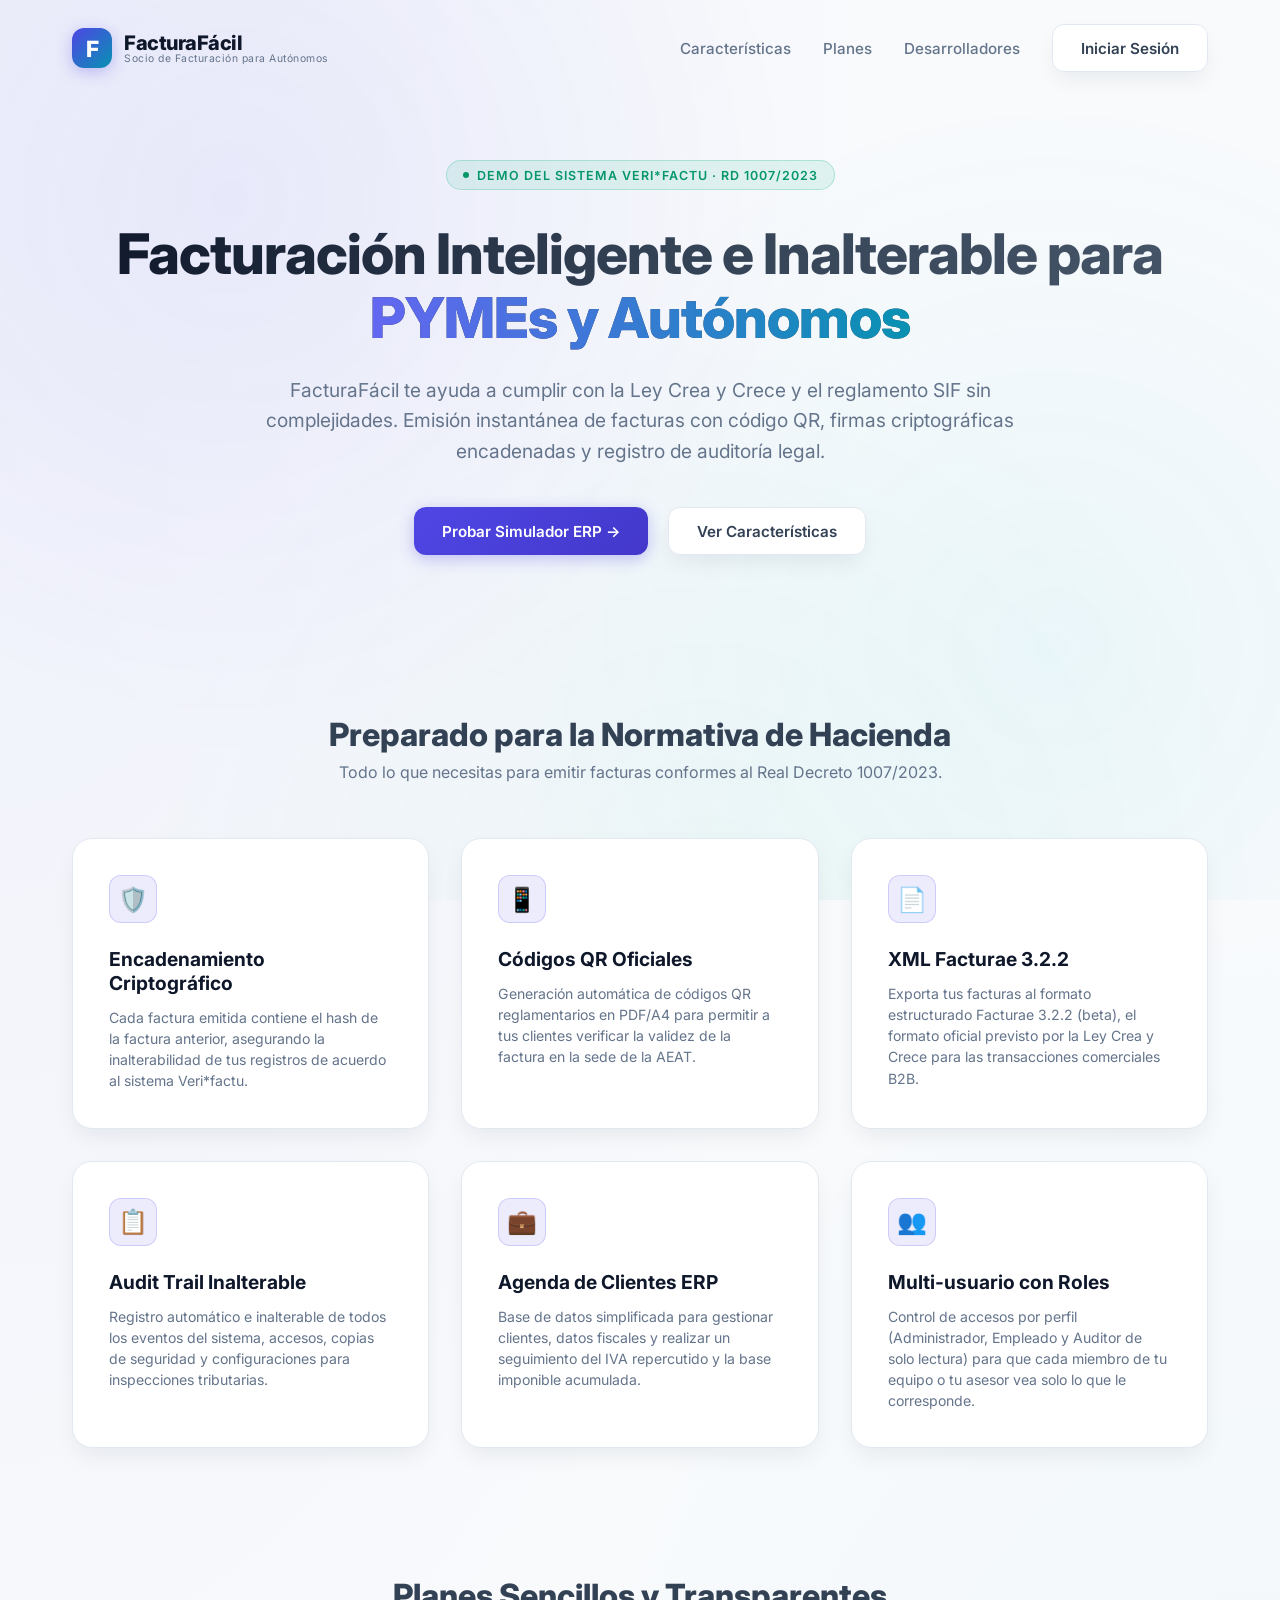
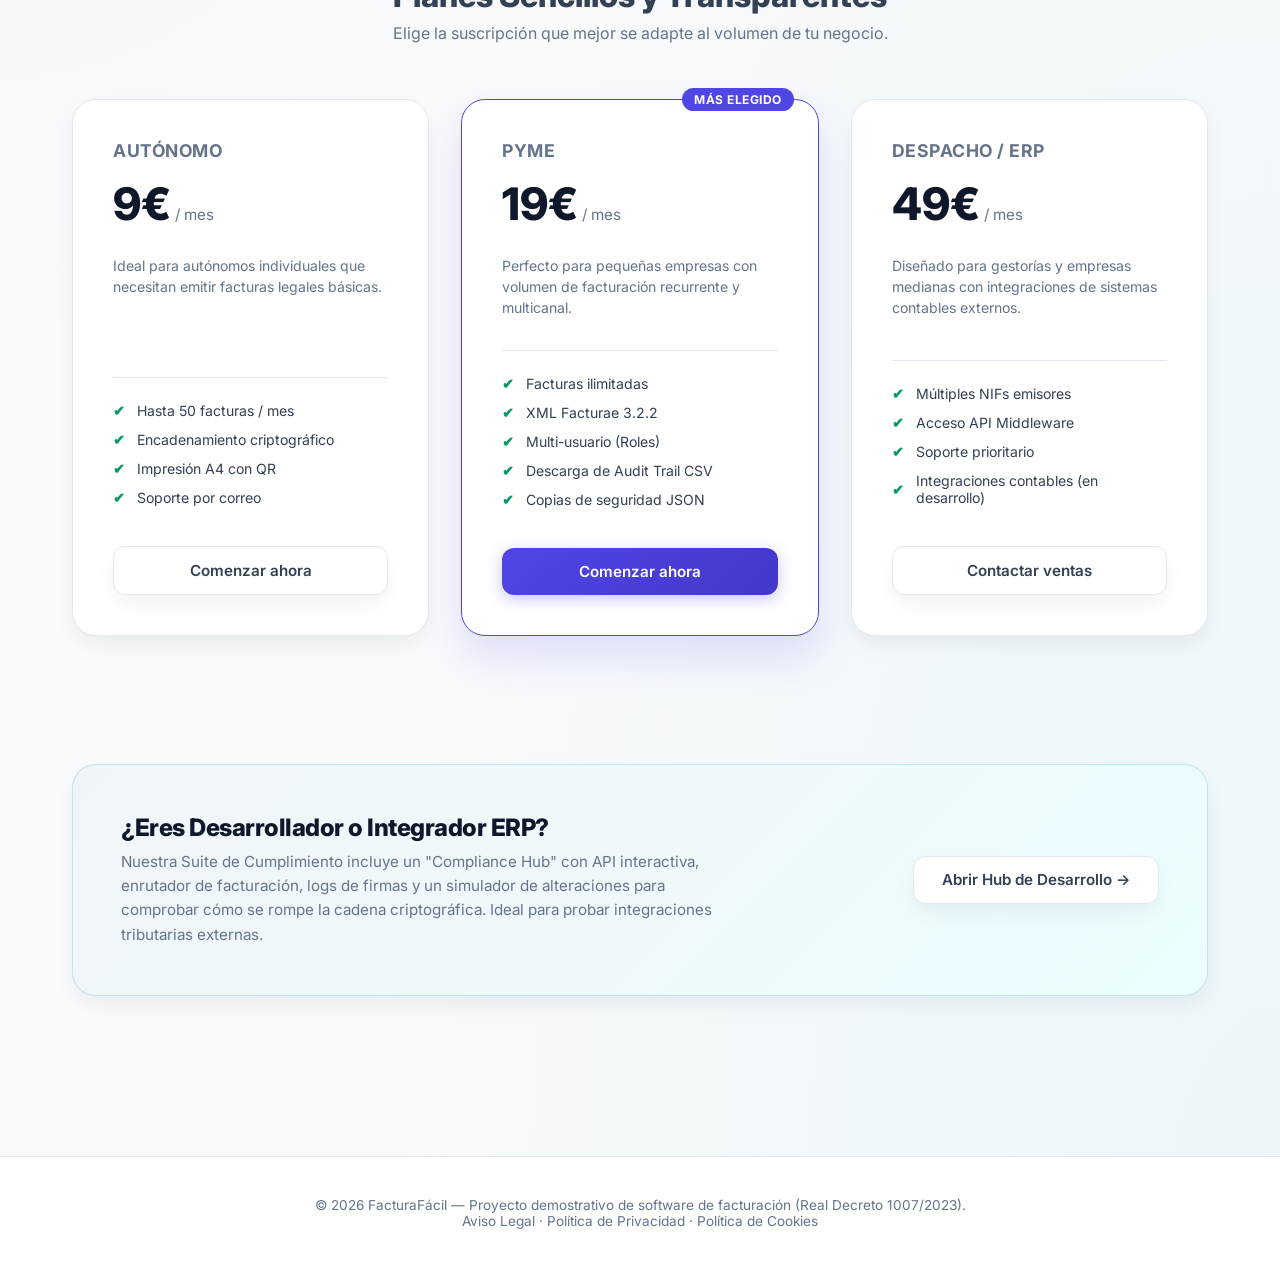
==== index.html @ 76d4358e "FacturaFácil v1.1 — demo comercial VeriFactu - Datos de demostración 100% sintéticos (cumplimiento R" ====
<!DOCTYPE html>
<html lang="es">
<head>
    <meta charset="UTF-8">
    <meta name="viewport" content="width=device-width, initial-scale=1.0">
    <title>FacturaFácil - Facturación Veri*factu Inteligente para PYMEs y Autónomos</title>
    <!-- Google Fonts: Inter -->
    <link rel="preconnect" href="https://fonts.googleapis.com">
    <link rel="preconnect" href="https://fonts.gstatic.com" crossorigin>
    <link href="https://fonts.googleapis.com/css2?family=Inter:wght@300;400;500;600;700;800&display=swap" rel="stylesheet">
    <style>
        :root {
            --bg-color: #f8fafc;
            --panel-bg: #ffffff;
            --border-color: #e2e8f0;
            --text-color: #334155;
            --text-muted: #64748b;
            --dark-slate: #0f172a;
            --primary: #4f46e5;
            --primary-light: #6366f1;
            --primary-glow: rgba(79, 70, 229, 0.15);
            --accent-cyan: #0891b2;
            --accent-teal: #059669;
            --accent-orange: #d97706;
            --glass-shadow: 0 10px 25px -5px rgba(15, 23, 42, 0.08);
        }

        * {
            margin: 0;
            padding: 0;
            box-sizing: border-box;
            font-family: 'Inter', sans-serif;
            scroll-behavior: smooth;
        }

        body {
            background-color: var(--bg-color);
            background-image:
                radial-gradient(at 0% 0%, rgba(79, 70, 229, 0.05) 0px, transparent 50%),
                radial-gradient(at 100% 100%, rgba(6, 182, 212, 0.05) 0px, transparent 50%);
            color: var(--text-color);
            min-height: 100vh;
            display: flex;
            flex-direction: column;
            overflow-x: hidden;
            justify-content: space-between;
        }

        /* Navigation Header */
        nav {
            max-width: 1200px;
            width: 100%;
            margin: 0 auto;
            padding: 1.5rem 2rem;
            display: flex;
            justify-content: space-between;
            align-items: center;
            z-index: 10;
        }

        .logo-area {
            display: flex;
            align-items: center;
            gap: 0.75rem;
            text-decoration: none;
            color: var(--dark-slate);
        }

        .logo-icon {
            width: 40px;
            height: 40px;
            background: linear-gradient(135deg, var(--primary), var(--accent-cyan));
            border-radius: 12px;
            display: flex;
            align-items: center;
            justify-content: center;
            font-weight: 800;
            font-size: 1.4rem;
            color: white;
            box-shadow: 0 4px 15px rgba(79, 70, 229, 0.3);
        }

        .logo-text h1 {
            font-size: 1.25rem;
            font-weight: 800;
            letter-spacing: -0.5px;
        }

        .logo-text span {
            font-size: 0.65rem;
            color: var(--text-muted);
            letter-spacing: 0.5px;
            display: block;
            margin-top: -3px;
        }

        .nav-links {
            display: flex;
            gap: 2rem;
            align-items: center;
            list-style: none;
        }

        .nav-link {
            color: var(--text-muted);
            text-decoration: none;
            font-size: 0.95rem;
            font-weight: 500;
            transition: color 0.2s;
        }

        .nav-link:hover {
            color: var(--primary);
        }

        .btn-sm {
            padding: 0.6rem 1.2rem;
            font-size: 0.88rem;
            border-radius: 10px;
        }

        /* Hero Section */
        .hero {
            max-width: 1200px;
            width: 100%;
            margin: 4rem auto 2rem auto;
            padding: 0 2rem;
            text-align: center;
            z-index: 5;
        }

        .compliance-badge {
            background: rgba(16, 185, 129, 0.1);
            color: var(--accent-teal);
            border: 1px solid rgba(16, 185, 129, 0.25);
            padding: 0.4rem 1rem;
            border-radius: 99px;
            font-size: 0.78rem;
            font-weight: 600;
            letter-spacing: 1px;
            display: inline-flex;
            align-items: center;
            gap: 0.5rem;
            margin-bottom: 2rem;
            text-transform: uppercase;
        }

        .compliance-badge::before {
            content: '';
            width: 6px;
            height: 6px;
            background-color: var(--accent-teal);
            border-radius: 50%;
            display: inline-block;
        }

        .hero h2 {
            font-size: 3.5rem;
            font-weight: 800;
            line-height: 1.15;
            letter-spacing: -1px;
            margin-bottom: 1.5rem;
            background: linear-gradient(to right, #0f172a, #334155, #475569);
            -webkit-background-clip: text;
            -webkit-text-fill-color: transparent;
        }

        .hero h2 span {
            background: linear-gradient(to right, var(--primary-light), var(--accent-cyan));
            -webkit-background-clip: text;
            -webkit-text-fill-color: transparent;
        }

        .hero p {
            font-size: 1.2rem;
            color: var(--text-muted);
            max-width: 780px;
            margin: 0 auto 2.5rem auto;
            line-height: 1.6;
        }

        .hero-ctas {
            display: flex;
            justify-content: center;
            gap: 1.25rem;
            margin-bottom: 4rem;
        }

        /* Features Section */
        .features-section {
            max-width: 1200px;
            width: 100%;
            margin: 4rem auto;
            padding: 0 2rem;
        }

        .section-header {
            text-align: center;
            margin-bottom: 3.5rem;
        }

        .section-header h3 {
            font-size: 2rem;
            font-weight: 800;
            margin-bottom: 0.5rem;
        }

        .section-header p {
            color: var(--text-muted);
            font-size: 1rem;
        }

        .features-grid {
            display: grid;
            grid-template-columns: repeat(3, 1fr);
            gap: 2rem;
        }

        @media (max-width: 900px) {
            .features-grid {
                grid-template-columns: repeat(2, 1fr);
            }
            .hero h2 {
                font-size: 2.8rem;
            }
        }

        @media (max-width: 600px) {
            .features-grid {
                grid-template-columns: 1fr;
            }
            .hero-ctas {
                flex-direction: column;
                align-items: center;
            }
            .hero-ctas .btn {
                width: 100%;
                max-width: 320px;
            }
        }

        .feature-card {
            background: var(--panel-bg);
            border: 1px solid var(--border-color);
            border-radius: 20px;
            padding: 2.25rem;
            box-shadow: var(--glass-shadow);
            backdrop-filter: blur(10px);
            -webkit-backdrop-filter: blur(10px);
            transition: all 0.3s;
        }

        .feature-card:hover {
            transform: translateY(-5px);
            border-color: rgba(99, 102, 241, 0.3);
            box-shadow: 0 20px 30px rgba(79, 70, 229, 0.1);
        }

        .feature-icon-wrapper {
            width: 48px;
            height: 48px;
            border-radius: 12px;
            background: rgba(79, 70, 229, 0.1);
            color: var(--primary-light);
            display: flex;
            align-items: center;
            justify-content: center;
            font-size: 1.5rem;
            margin-bottom: 1.5rem;
            border: 1px solid rgba(79, 70, 229, 0.2);
        }

        .feature-card h4 {
            font-size: 1.2rem;
            font-weight: 700;
            margin-bottom: 0.75rem;
            color: var(--dark-slate);
        }

        .feature-card p {
            color: var(--text-muted);
            font-size: 0.88rem;
            line-height: 1.5;
        }

        /* Pricing Section */
        .pricing-section {
            max-width: 1200px;
            width: 100%;
            margin: 4rem auto;
            padding: 0 2rem;
        }

        .pricing-grid {
            display: grid;
            grid-template-columns: repeat(3, 1fr);
            gap: 2rem;
            align-items: stretch;
        }

        @media (max-width: 900px) {
            .pricing-grid {
                grid-template-columns: 1fr;
                max-width: 500px;
                margin: 0 auto;
            }
        }

        .pricing-card {
            background: var(--panel-bg);
            border: 1px solid var(--border-color);
            border-radius: 24px;
            padding: 2.5rem;
            box-shadow: var(--glass-shadow);
            backdrop-filter: blur(10px);
            -webkit-backdrop-filter: blur(10px);
            display: flex;
            flex-direction: column;
            justify-content: space-between;
            transition: all 0.3s;
            position: relative;
        }

        .pricing-card.popular {
            border-color: var(--primary);
            box-shadow: 0 20px 40px rgba(79, 70, 229, 0.15);
        }

        .pricing-card.popular::before {
            content: 'Más Elegido';
            position: absolute;
            top: -12px;
            right: 24px;
            background: var(--primary);
            color: white;
            padding: 0.25rem 0.75rem;
            font-size: 0.75rem;
            font-weight: 700;
            border-radius: 99px;
            text-transform: uppercase;
            letter-spacing: 0.5px;
        }

        .pricing-header h5 {
            font-size: 1.1rem;
            font-weight: 700;
            color: var(--text-muted);
            margin-bottom: 1rem;
            text-transform: uppercase;
            letter-spacing: 0.5px;
        }

        .pricing-price {
            display: flex;
            align-items: baseline;
            gap: 0.25rem;
            margin-bottom: 1.5rem;
        }

        .pricing-price .amount {
            font-size: 2.8rem;
            font-weight: 800;
            color: var(--dark-slate);
        }

        .pricing-price .period {
            color: var(--text-muted);
            font-size: 0.95rem;
        }

        .pricing-card p {
            color: var(--text-muted);
            font-size: 0.88rem;
            margin-bottom: 2rem;
            line-height: 1.5;
        }

        .pricing-features {
            list-style: none;
            display: flex;
            flex-direction: column;
            gap: 0.75rem;
            margin-bottom: 2.5rem;
            border-top: 1px solid var(--border-color);
            padding-top: 1.5rem;
        }

        .pricing-feature-item {
            display: flex;
            align-items: center;
            gap: 0.75rem;
            font-size: 0.88rem;
            color: var(--text-color);
        }

        .pricing-feature-item::before {
            content: '✔';
            color: var(--accent-teal);
            font-weight: bold;
        }

        /* Buttons styles */
        .btn {
            background: linear-gradient(135deg, var(--primary), #4338ca);
            color: white;
            border: none;
            border-radius: 12px;
            padding: 0.85rem 1.75rem;
            font-size: 0.95rem;
            font-weight: 600;
            cursor: pointer;
            text-decoration: none;
            display: inline-flex;
            align-items: center;
            justify-content: center;
            gap: 0.5rem;
            transition: all 0.3s cubic-bezier(0.4, 0, 0.2, 1);
            box-shadow: 0 4px 15px rgba(79, 70, 229, 0.3);
        }

        .btn:hover {
            box-shadow: 0 8px 26px rgba(79, 70, 229, 0.5);
            transform: translateY(-2px);
        }

        .btn-outline {
            background: #ffffff;
            color: var(--text-color);
            border: 1px solid var(--border-color);
            box-shadow: var(--glass-shadow);
        }

        .btn-outline:hover {
            background: rgba(79, 70, 229, 0.05);
            border-color: var(--primary);
            color: var(--primary);
            box-shadow: none;
            transform: translateY(-1px);
        }

        .btn-full {
            width: 100%;
        }

        /* Dev Portal section */
        .dev-portal-banner {
            max-width: 1200px;
            width: 100%;
            margin: 4rem auto;
            padding: 0 2rem;
        }

        .dev-panel {
            background: linear-gradient(135deg, #f1f5f9, #ecfeff);
            border: 1px solid rgba(8, 145, 178, 0.2);
            border-radius: 24px;
            padding: 3rem;
            display: flex;
            align-items: center;
            justify-content: space-between;
            gap: 3rem;
            box-shadow: var(--glass-shadow);
        }

        @media (max-width: 800px) {
            .dev-panel {
                flex-direction: column;
                text-align: center;
            }
        }

        .dev-info h4 {
            font-size: 1.5rem;
            font-weight: 800;
            color: var(--dark-slate);
            margin-bottom: 0.5rem;
            letter-spacing: -0.5px;
        }

        .dev-info p {
            color: var(--text-muted);
            font-size: 0.95rem;
            max-width: 600px;
            line-height: 1.6;
        }

        /* Footer */
        footer {
            padding: 2.5rem;
            text-align: center;
            color: var(--text-muted);
            font-size: 0.85rem;
            border-top: 1px solid var(--border-color);
            background: #ffffff;
            margin-top: 6rem;
            width: 100%;
        }

        footer a {
            color: var(--text-muted);
            text-decoration: none;
            transition: color 0.2s;
        }

        footer a:hover {
            color: var(--accent-cyan);
        }

        /* LOGIN MODAL */
        .modal-overlay {
            position: fixed;
            top: 0;
            left: 0;
            right: 0;
            bottom: 0;
            background: rgba(15, 23, 42, 0.45);
            backdrop-filter: blur(8px);
            z-index: 100;
            display: none;
            justify-content: center;
            align-items: center;
            padding: 2rem;
        }

        .modal-container {
            width: 100%;
            max-width: 440px;
            background: #ffffff;
            border: 1px solid var(--border-color);
            border-radius: 24px;
            box-shadow: var(--glass-shadow);
            overflow: hidden;
            display: flex;
            flex-direction: column;
            animation: modalShow 0.3s cubic-bezier(0.16, 1, 0.3, 1);
        }

        @keyframes modalShow {
            from { transform: scale(0.95) translateY(10px); opacity: 0; }
            to { transform: scale(1) translateY(0); opacity: 1; }
        }

        .modal-header {
            padding: 2rem 2rem 1rem 2rem;
            border-bottom: 1px solid var(--border-color);
            text-align: center;
        }

        .modal-header h3 {
            font-size: 1.35rem;
            font-weight: 800;
            color: var(--dark-slate);
            margin-bottom: 0.35rem;
        }

        .modal-header p {
            font-size: 0.85rem;
            color: var(--text-muted);
        }

        .modal-body {
            padding: 2rem;
            display: flex;
            flex-direction: column;
            gap: 1.25rem;
        }

        .form-group {
            display: flex;
            flex-direction: column;
            gap: 0.5rem;
        }

        .form-group label {
            font-size: 0.8rem;
            font-weight: 600;
            color: var(--text-color);
            text-transform: uppercase;
            letter-spacing: 0.5px;
        }

        .form-group select, .form-group input {
            background-color: #f8fafc;
            border: 1px solid var(--border-color);
            border-radius: 12px;
            padding: 0.75rem 1rem;
            color: var(--text-color);
            font-size: 0.95rem;
            outline: none;
            transition: all 0.2s;
        }

        .form-group select:focus, .form-group input:focus {
            border-color: var(--primary-light);
            box-shadow: 0 0 0 3px var(--primary-glow);
        }

        .presets-grid {
            display: grid;
            grid-template-columns: repeat(3, 1fr);
            gap: 0.5rem;
            margin-bottom: 0.5rem;
        }

        .preset-btn {
            background-color: #f8fafc;
            border: 1px solid var(--border-color);
            color: var(--text-color);
            border-radius: 10px;
            padding: 0.5rem;
            font-size: 0.72rem;
            cursor: pointer;
            transition: all 0.2s;
            text-align: center;
            font-weight: 600;
        }

        .preset-btn:hover {
            border-color: var(--primary-light);
            background-color: rgba(99, 102, 241, 0.05);
        }

        .preset-btn.active {
            background-color: var(--primary);
            border-color: var(--primary);
            color: white;
            box-shadow: 0 4px 12px rgba(79, 70, 229, 0.25);
        }

        .preset-role {
            font-size: 0.55rem;
            color: var(--text-muted);
            display: block;
            margin-top: 0.15rem;
            text-transform: uppercase;
            letter-spacing: 0.25px;
        }

        .preset-btn.active .preset-role {
            color: rgba(255,255,255,0.75);
        }

        .modal-actions {
            display: flex;
            justify-content: flex-end;
            gap: 0.75rem;
            margin-top: 0.5rem;
        }

        /* Subtle animated aurora glow behind content */
        body::before {
            content: '';
            position: fixed;
            inset: 0;
            z-index: -1;
            pointer-events: none;
            background:
                radial-gradient(circle at 18% 22%, rgba(79, 70, 229, 0.06), transparent 45%),
                radial-gradient(circle at 82% 72%, rgba(6, 182, 212, 0.05), transparent 45%),
                radial-gradient(circle at 55% 100%, rgba(16, 185, 129, 0.04), transparent 50%);
            animation: auroraDrift 20s ease-in-out infinite alternate;
        }

        @keyframes auroraDrift {
            0%   { transform: translate3d(0, 0, 0) scale(1);     opacity: 0.85; }
            50%  { transform: translate3d(-2%, 1.5%, 0) scale(1.08); opacity: 1; }
            100% { transform: translate3d(2%, -1.5%, 0) scale(1.04); opacity: 0.9; }
        }

        /* Keep pricing CTAs aligned at the card bottom */
        .pricing-card > div:last-child {
            margin-top: auto;
        }

        @media (prefers-reduced-motion: reduce) {
            body::before { animation: none; }
            * { scroll-behavior: auto; }
        }
    </style>
</head>
<body>

    <!-- Header Navigation -->
    <nav>
        <a href="#" class="logo-area">
            <div class="logo-icon">F</div>
            <div class="logo-text">
                <h1>FacturaFácil</h1>
                <span>Socio de Facturación para Autónomos</span>
            </div>
        </a>
        <ul class="nav-links">
            <li><a href="#features" class="nav-link">Características</a></li>
            <li><a href="#pricing" class="nav-link">Planes</a></li>
            <li><a href="apps/compliance-suite/index.html" class="nav-link">Desarrolladores</a></li>
            <li><button class="btn btn-outline btn-sm" onclick="openLoginModal()">Iniciar Sesión</button></li>
        </ul>
    </nav>

    <!-- Hero Section -->
    <header class="hero">
        <div class="compliance-badge">Demo del sistema Veri*factu · RD 1007/2023</div>
        <h2>Facturación Inteligente e Inalterable para <span>PYMEs y Autónomos</span></h2>
        <p>FacturaFácil te ayuda a cumplir con la Ley Crea y Crece y el reglamento SIF sin complejidades. Emisión instantánea de facturas con código QR, firmas criptográficas encadenadas y registro de auditoría legal.</p>
        <div class="hero-ctas">
            <button class="btn" onclick="openLoginModal()">Probar Simulador ERP &rarr;</button>
            <a href="#features" class="btn btn-outline">Ver Características</a>
        </div>
    </header>

    <!-- Features Section -->
    <section class="features-section" id="features">
        <div class="section-header">
            <h3>Preparado para la Normativa de Hacienda</h3>
            <p>Todo lo que necesitas para emitir facturas conformes al Real Decreto 1007/2023.</p>
        </div>
        <div class="features-grid">
            <!-- Feature 1 -->
            <div class="feature-card">
                <div class="feature-icon-wrapper">🛡️</div>
                <h4>Encadenamiento Criptográfico</h4>
                <p>Cada factura emitida contiene el hash de la factura anterior, asegurando la inalterabilidad de tus registros de acuerdo al sistema Veri*factu.</p>
            </div>
            <!-- Feature 2 -->
            <div class="feature-card">
                <div class="feature-icon-wrapper">📱</div>
                <h4>Códigos QR Oficiales</h4>
                <p>Generación automática de códigos QR reglamentarios en PDF/A4 para permitir a tus clientes verificar la validez de la factura en la sede de la AEAT.</p>
            </div>
            <!-- Feature 3 -->
            <div class="feature-card">
                <div class="feature-icon-wrapper">📄</div>
                <h4>XML Facturae 3.2.2</h4>
                <p>Exporta tus facturas al formato estructurado Facturae 3.2.2 (beta), el formato oficial previsto por la Ley Crea y Crece para las transacciones comerciales B2B.</p>
            </div>
            <!-- Feature 4 -->
            <div class="feature-card">
                <div class="feature-icon-wrapper">📋</div>
                <h4>Audit Trail Inalterable</h4>
                <p>Registro automático e inalterable de todos los eventos del sistema, accesos, copias de seguridad y configuraciones para inspecciones tributarias.</p>
            </div>
            <!-- Feature 5 -->
            <div class="feature-card">
                <div class="feature-icon-wrapper">💼</div>
                <h4>Agenda de Clientes ERP</h4>
                <p>Base de datos simplificada para gestionar clientes, datos fiscales y realizar un seguimiento del IVA repercutido y la base imponible acumulada.</p>
            </div>
            <!-- Feature 6 -->
            <div class="feature-card">
                <div class="feature-icon-wrapper">👥</div>
                <h4>Multi-usuario con Roles</h4>
                <p>Control de accesos por perfil (Administrador, Empleado y Auditor de solo lectura) para que cada miembro de tu equipo o tu asesor vea solo lo que le corresponde.</p>
            </div>
        </div>
    </section>

    <!-- Pricing Section -->
    <section class="pricing-section" id="pricing">
        <div class="section-header">
            <h3>Planes Sencillos y Transparentes</h3>
            <p>Elige la suscripción que mejor se adapte al volumen de tu negocio.</p>
        </div>
        <div class="pricing-grid">
            <!-- Plan 1 -->
            <div class="pricing-card">
                <div class="pricing-header">
                    <h5>Autónomo</h5>
                    <div class="pricing-price">
                        <span class="amount">9€</span>
                        <span class="period">/ mes</span>
                    </div>
                    <p>Ideal para autónomos individuales que necesitan emitir facturas legales básicas.</p>
                </div>
                <div>
                    <ul class="pricing-features">
                        <li class="pricing-feature-item">Hasta 50 facturas / mes</li>
                        <li class="pricing-feature-item">Encadenamiento criptográfico</li>
                        <li class="pricing-feature-item">Impresión A4 con QR</li>
                        <li class="pricing-feature-item">Soporte por correo</li>
                    </ul>
                    <button class="btn btn-outline btn-full" onclick="openLoginModal()">Comenzar ahora</button>
                </div>
            </div>
            <!-- Plan 2 -->
            <div class="pricing-card popular">
                <div class="pricing-header">
                    <h5>PYME</h5>
                    <div class="pricing-price">
                        <span class="amount">19€</span>
                        <span class="period">/ mes</span>
                    </div>
                    <p>Perfecto para pequeñas empresas con volumen de facturación recurrente y multicanal.</p>
                </div>
                <div>
                    <ul class="pricing-features">
                        <li class="pricing-feature-item">Facturas ilimitadas</li>
                        <li class="pricing-feature-item">XML Facturae 3.2.2</li>
                        <li class="pricing-feature-item">Multi-usuario (Roles)</li>
                        <li class="pricing-feature-item">Descarga de Audit Trail CSV</li>
                        <li class="pricing-feature-item">Copias de seguridad JSON</li>
                    </ul>
                    <button class="btn btn-full" onclick="openLoginModal()">Comenzar ahora</button>
                </div>
            </div>
            <!-- Plan 3 -->
            <div class="pricing-card">
                <div class="pricing-header">
                    <h5>Despacho / ERP</h5>
                    <div class="pricing-price">
                        <span class="amount">49€</span>
                        <span class="period">/ mes</span>
                    </div>
                    <p>Diseñado para gestorías y empresas medianas con integraciones de sistemas contables externos.</p>
                </div>
                <div>
                    <ul class="pricing-features">
                        <li class="pricing-feature-item">Múltiples NIFs emisores</li>
                        <li class="pricing-feature-item">Acceso API Middleware</li>
                        <li class="pricing-feature-item">Soporte prioritario</li>
                        <li class="pricing-feature-item">Integraciones contables (en desarrollo)</li>
                    </ul>
                    <button class="btn btn-outline btn-full" onclick="openLoginModal()">Contactar ventas</button>
                </div>
            </div>
        </div>
    </section>

    <!-- Developer Section -->
    <section class="dev-portal-banner">
        <div class="dev-panel">
            <div class="dev-info">
                <h4>¿Eres Desarrollador o Integrador ERP?</h4>
                <p>Nuestra Suite de Cumplimiento incluye un "Compliance Hub" con API interactiva, enrutador de facturación, logs de firmas y un simulador de alteraciones para comprobar cómo se rompe la cadena criptográfica. Ideal para probar integraciones tributarias externas.</p>
            </div>
            <a href="apps/compliance-suite/index.html" class="btn btn-outline">Abrir Hub de Desarrollo &rarr;</a>
        </div>
    </section>

    <!-- Footer -->
    <footer>
        <p>&copy; 2026 FacturaFácil — Proyecto demostrativo de software de facturación (Real Decreto 1007/2023). <br>
        <a href="legal/aviso-legal.html">Aviso Legal</a> · <a href="legal/privacidad.html">Política de Privacidad</a> · <a href="legal/cookies.html">Política de Cookies</a></p>
    </footer>

    <!-- INTERACTIVE LOGIN MODAL -->
    <div class="modal-overlay" id="login-modal">
        <div class="modal-container">
            <div class="modal-header">
                <h3>Iniciar Sesión en FacturaFácil</h3>
                <p>Elige un perfil preestablecido para simular el comportamiento del ERP bajo distintos roles organizativos.</p>
            </div>
            <form onsubmit="ejecutarLogin(event)">
                <div class="modal-body">
                    <!-- Presets -->
                    <div class="form-group">
                        <label>Perfiles de Simulación</label>
                        <div class="presets-grid">
                            <button type="button" class="preset-btn active" onclick="seleccionarPreset('Brais Pérez', 'Administrador', 'cfg-admin')" id="cfg-admin">
                                Brais Pérez
                                <span class="preset-role">Admin</span>
                            </button>
                            <button type="button" class="preset-btn" onclick="seleccionarPreset('Clara Trilo', 'Empleado', 'cfg-emp')" id="cfg-emp">
                                Clara Trilo
                                <span class="preset-role">Empleado</span>
                            </button>
                            <button type="button" class="preset-btn" onclick="seleccionarPreset('Inspector AEAT', 'Auditor', 'cfg-audit')" id="cfg-audit">
                                Insp. AEAT
                                <span class="preset-role">Auditor</span>
                            </button>
                        </div>
                    </div>

                    <!-- Manual Fields -->
                    <div class="form-group">
                        <label for="usr-name">Nombre Completo</label>
                        <input type="text" id="usr-name" value="Brais Pérez" required>
                    </div>

                    <div class="form-group">
                        <label for="usr-role">Rol en la Empresa</label>
                        <select id="usr-role">
                            <option value="Administrador">Administrador (Control total)</option>
                            <option value="Empleado">Empleado (Contable / Comercial)</option>
                            <option value="Auditor">Auditor (Inspector de Hacienda)</option>
                        </select>
                    </div>

                    <div class="form-group">
                        <label for="usr-company">Empresa Emisora</label>
                        <input type="text" id="usr-company" value="Mi Negocio S.L." readonly style="background-color:#f1f5f9; color:var(--text-muted); cursor:not-allowed;">
                    </div>

                    <div class="modal-actions">
                        <button type="button" class="btn btn-outline" style="padding:0.6rem 1.2rem;" onclick="closeLoginModal()">Cancelar</button>
                        <button type="submit" class="btn" style="padding:0.6rem 1.2rem;">Acceder al ERP</button>
                    </div>
                </div>
            </form>
        </div>
    </div>

    <script>
        // Modal handlers
        function openLoginModal() {
            document.getElementById('login-modal').style.display = 'flex';
        }

        function closeLoginModal() {
            document.getElementById('login-modal').style.display = 'none';
        }

        // Preset handler
        function seleccionarPreset(nombre, rol, btnId) {
            document.querySelectorAll('.preset-btn').forEach(btn => btn.classList.remove('active'));
            document.getElementById(btnId).classList.add('active');

            document.getElementById('usr-name').value = nombre;
            document.getElementById('usr-role').value = rol;
        }

        // Form Submission and redirection
        function ejecutarLogin(event) {
            event.preventDefault();
            const name = document.getElementById('usr-name').value;
            const role = document.getElementById('usr-role').value;
            
            const session = {
                name: name,
                role: role,
                company: "Mi Negocio S.L.",
                nif: "A1234567B",
                timestamp: new Date().toISOString()
            };

            // Save to localStorage so that the ERP app can load it
            localStorage.setItem('vf_session', JSON.stringify(session));

            // Redirect to FacturaFácil ERP app
            window.location.href = "apps/facturador-pymes/index.html";
        }

        // Close modal when clicking outside of the container
        window.onclick = function(event) {
            const modal = document.getElementById('login-modal');
            if (event.target === modal) {
                closeLoginModal();
            }
        }
    </script>
</body>
</html>
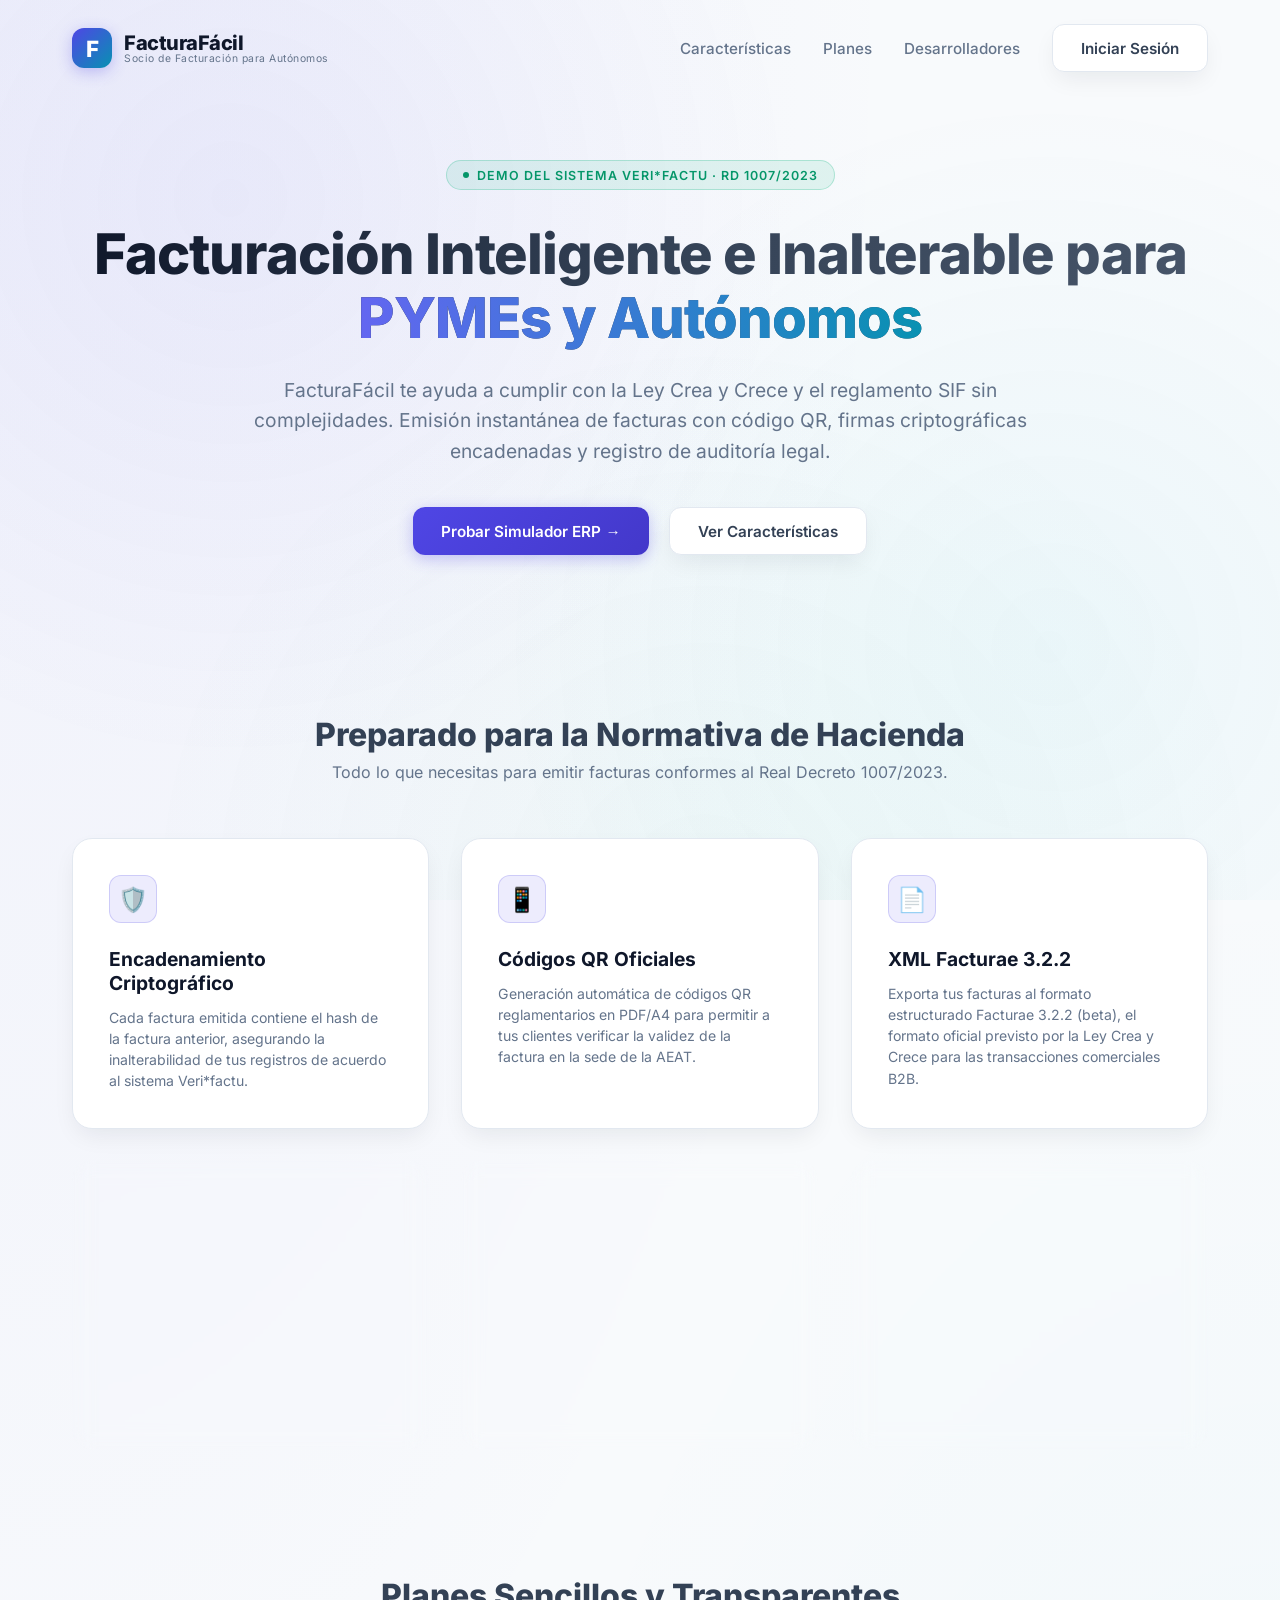
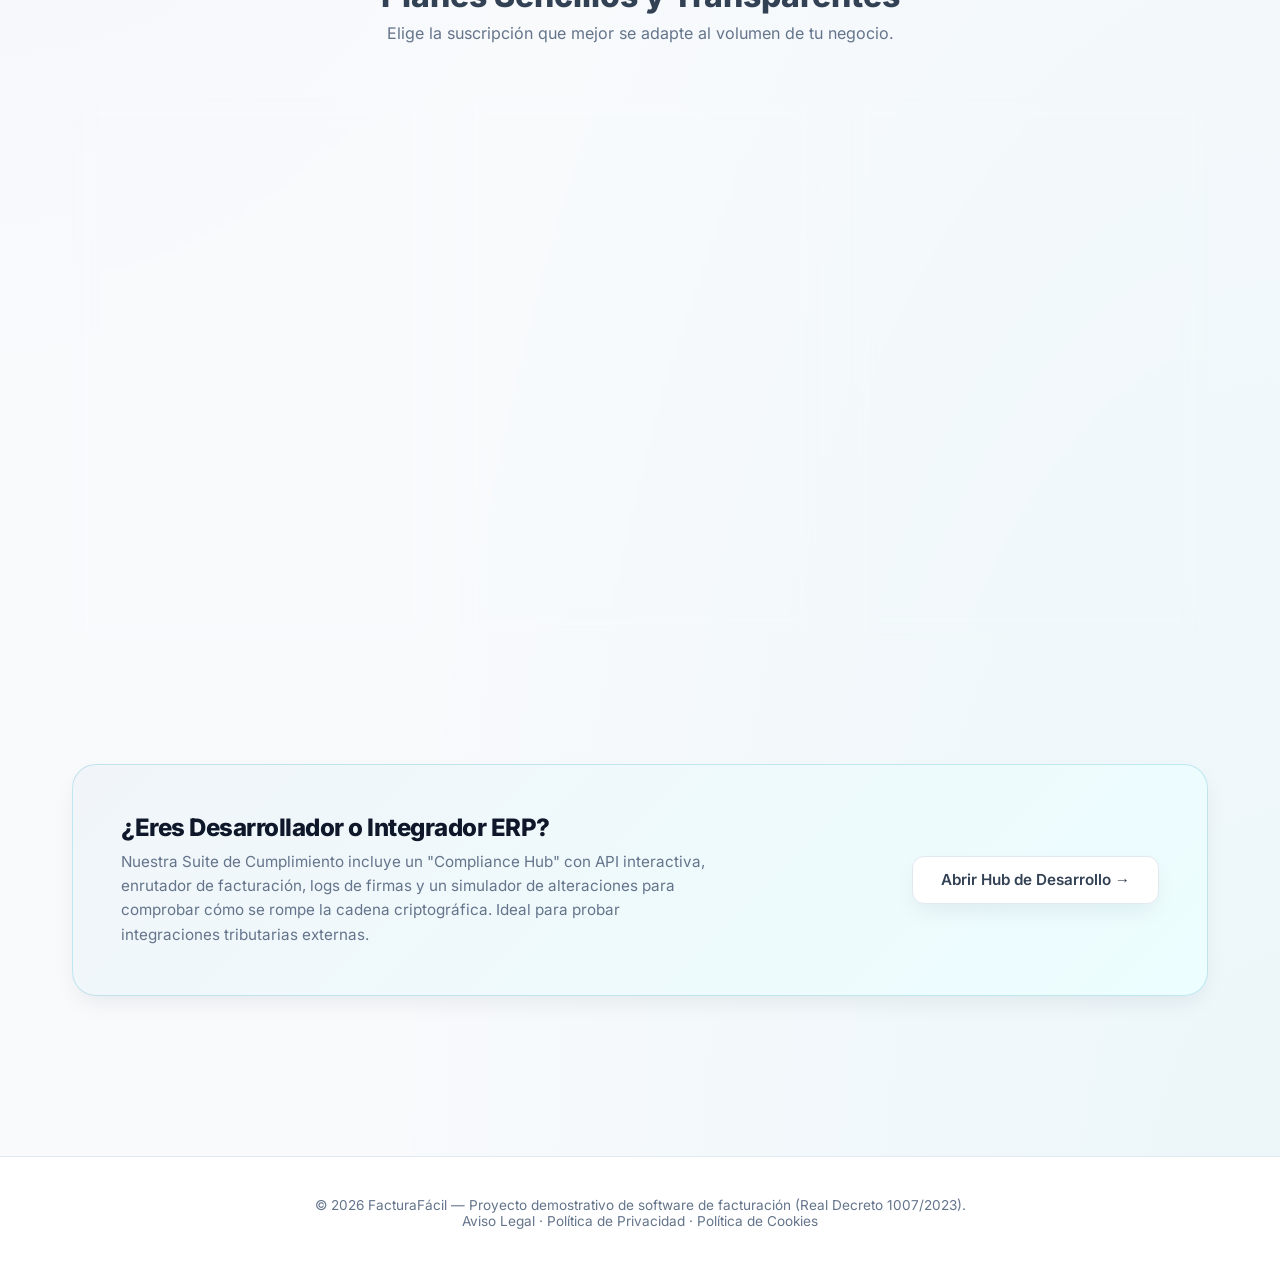
==== commit 7a177aac: "fix: remediación completa de auditoría — privacidad, XSS, QR local, legal, CI - Elimina email person" ====
--- a/index.html
+++ b/index.html
@@ -3,11 +3,15 @@
 <head>
     <meta charset="UTF-8">
     <meta name="viewport" content="width=device-width, initial-scale=1.0">
+    <meta name="description" content="FacturaFácil — Demo de software de facturación adaptado a VeriFactu (RD 1007/2023): encadenamiento criptográfico, QR, registro de eventos y control de accesos por rol. Simulador sin validez fiscal.">
+    <meta property="og:title" content="FacturaFácil — Demo VeriFactu para PYMEs y Autónomos">
+    <meta property="og:description" content="Descubre cómo funciona VeriFactu: facturas encadenadas criptográficamente, QR de verificación y audit trail. Simulador demostrativo.">
+    <meta property="og:type" content="website">
+    <meta property="og:locale" content="es_ES">
+    <link rel="icon" href="data:image/svg+xml,%3Csvg xmlns='http://www.w3.org/2000/svg' viewBox='0 0 100 100'%3E%3Crect width='100' height='100' rx='20' fill='%234f46e5'/%3E%3Ctext x='50' y='68' font-size='52' text-anchor='middle' fill='white' font-family='Arial' font-weight='bold'%3EF%3C/text%3E%3C/svg%3E">
     <title>FacturaFácil - Facturación Veri*factu Inteligente para PYMEs y Autónomos</title>
     <!-- Google Fonts: Inter -->
-    <link rel="preconnect" href="https://fonts.googleapis.com">
-    <link rel="preconnect" href="https://fonts.gstatic.com" crossorigin>
-    <link href="https://fonts.googleapis.com/css2?family=Inter:wght@300;400;500;600;700;800&display=swap" rel="stylesheet">
+            <link href="assets/fonts/inter.css" rel="stylesheet">
     <style>
         :root {
             --bg-color: #f8fafc;
@@ -928,7 +932,7 @@
                 name: name,
                 role: role,
                 company: "Mi Negocio S.L.",
-                nif: "A1234567B",
+                nif: "A12345674",
                 timestamp: new Date().toISOString()
             };
 
--- a/assets/fonts/inter.css
+++ b/assets/fonts/inter.css
@@ -0,0 +1,48 @@
+@font-face {
+  font-family: 'Inter';
+  font-style: normal;
+  font-weight: 300;
+  font-display: swap;
+  src: url(inter-300-latin.woff2) format('woff2');
+  unicode-range: U+0000-00FF, U+0131, U+0152-0153, U+02BB-02BC, U+02C6, U+02DA, U+02DC, U+0304, U+0308, U+0329, U+2000-206F, U+20AC, U+2122, U+2191, U+2193, U+2212, U+2215, U+FEFF, U+FFFD;
+}
+@font-face {
+  font-family: 'Inter';
+  font-style: normal;
+  font-weight: 400;
+  font-display: swap;
+  src: url(inter-400-latin.woff2) format('woff2');
+  unicode-range: U+0000-00FF, U+0131, U+0152-0153, U+02BB-02BC, U+02C6, U+02DA, U+02DC, U+0304, U+0308, U+0329, U+2000-206F, U+20AC, U+2122, U+2191, U+2193, U+2212, U+2215, U+FEFF, U+FFFD;
+}
+@font-face {
+  font-family: 'Inter';
+  font-style: normal;
+  font-weight: 500;
+  font-display: swap;
+  src: url(inter-500-latin.woff2) format('woff2');
+  unicode-range: U+0000-00FF, U+0131, U+0152-0153, U+02BB-02BC, U+02C6, U+02DA, U+02DC, U+0304, U+0308, U+0329, U+2000-206F, U+20AC, U+2122, U+2191, U+2193, U+2212, U+2215, U+FEFF, U+FFFD;
+}
+@font-face {
+  font-family: 'Inter';
+  font-style: normal;
+  font-weight: 600;
+  font-display: swap;
+  src: url(inter-600-latin.woff2) format('woff2');
+  unicode-range: U+0000-00FF, U+0131, U+0152-0153, U+02BB-02BC, U+02C6, U+02DA, U+02DC, U+0304, U+0308, U+0329, U+2000-206F, U+20AC, U+2122, U+2191, U+2193, U+2212, U+2215, U+FEFF, U+FFFD;
+}
+@font-face {
+  font-family: 'Inter';
+  font-style: normal;
+  font-weight: 700;
+  font-display: swap;
+  src: url(inter-700-latin.woff2) format('woff2');
+  unicode-range: U+0000-00FF, U+0131, U+0152-0153, U+02BB-02BC, U+02C6, U+02DA, U+02DC, U+0304, U+0308, U+0329, U+2000-206F, U+20AC, U+2122, U+2191, U+2193, U+2212, U+2215, U+FEFF, U+FFFD;
+}
+@font-face {
+  font-family: 'Inter';
+  font-style: normal;
+  font-weight: 800;
+  font-display: swap;
+  src: url(inter-800-latin.woff2) format('woff2');
+  unicode-range: U+0000-00FF, U+0131, U+0152-0153, U+02BB-02BC, U+02C6, U+02DA, U+02DC, U+0304, U+0308, U+0329, U+2000-206F, U+20AC, U+2122, U+2191, U+2193, U+2212, U+2215, U+FEFF, U+FFFD;
+}
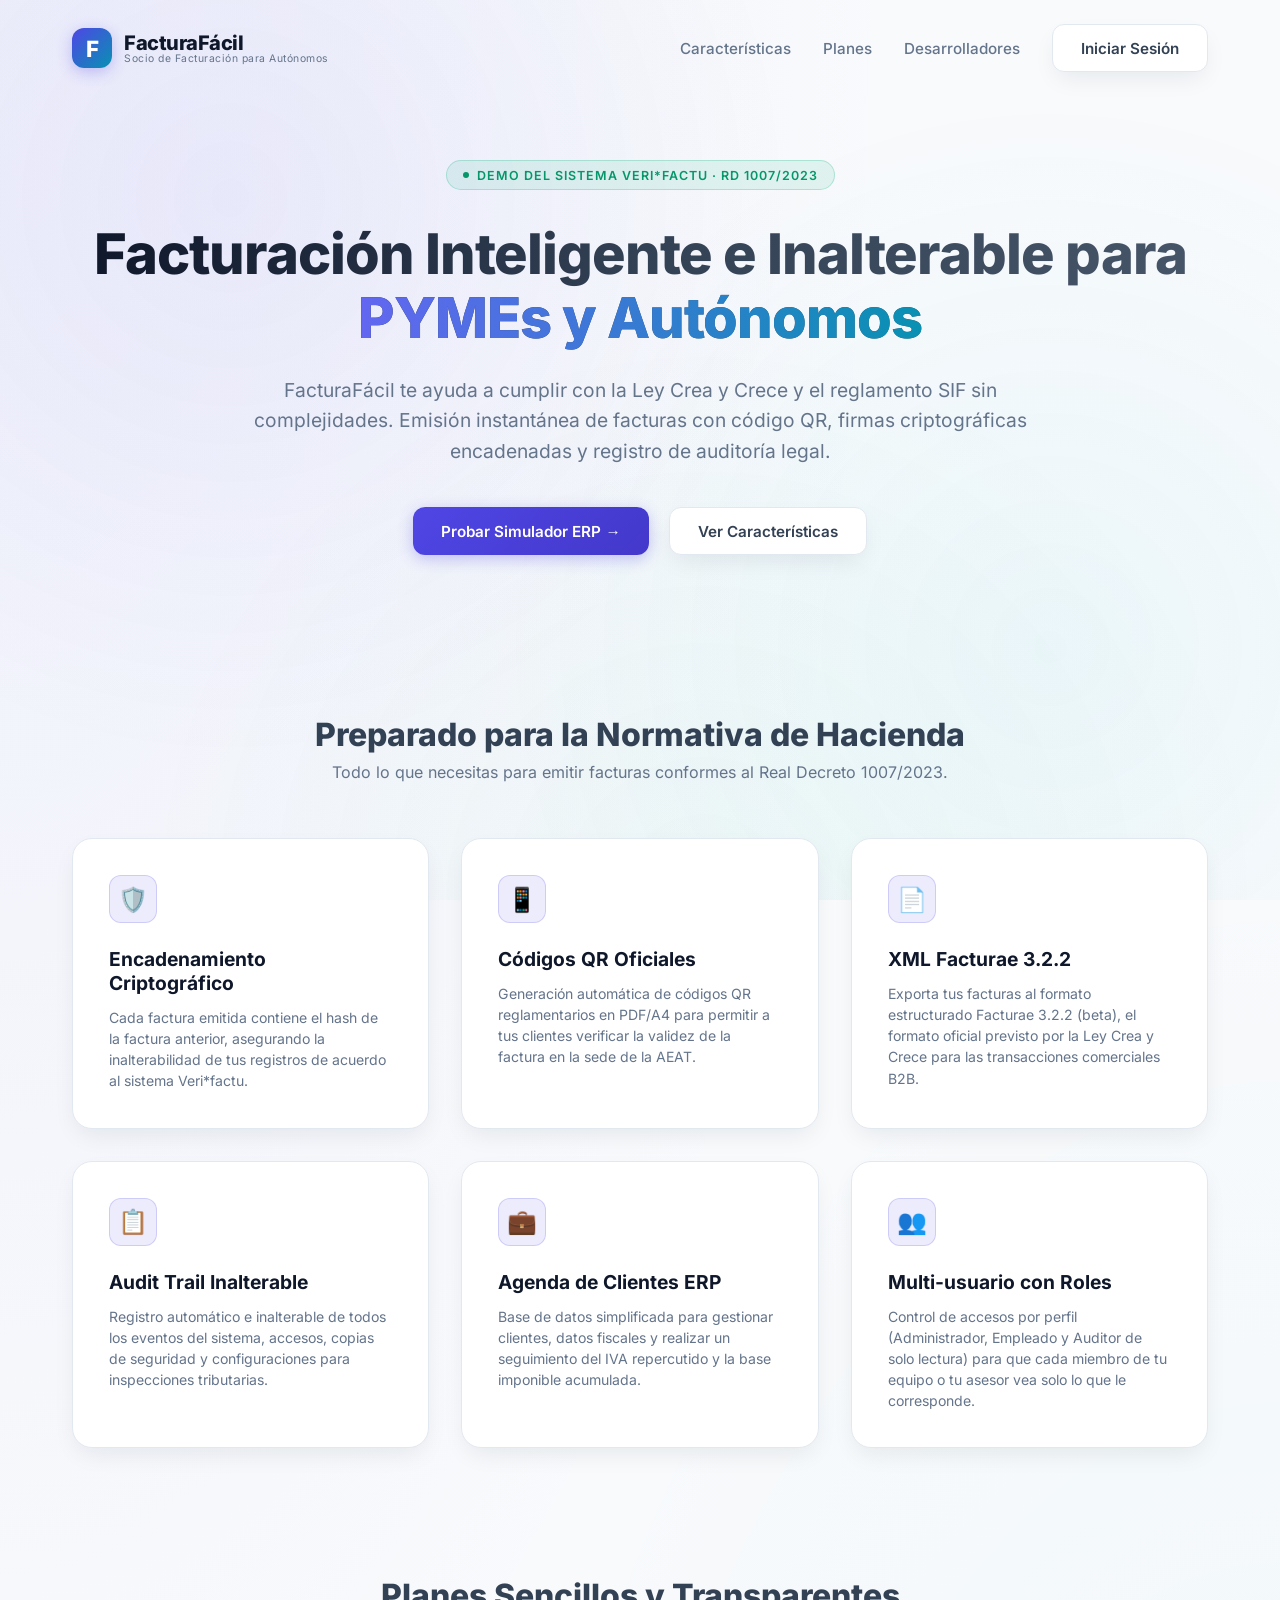
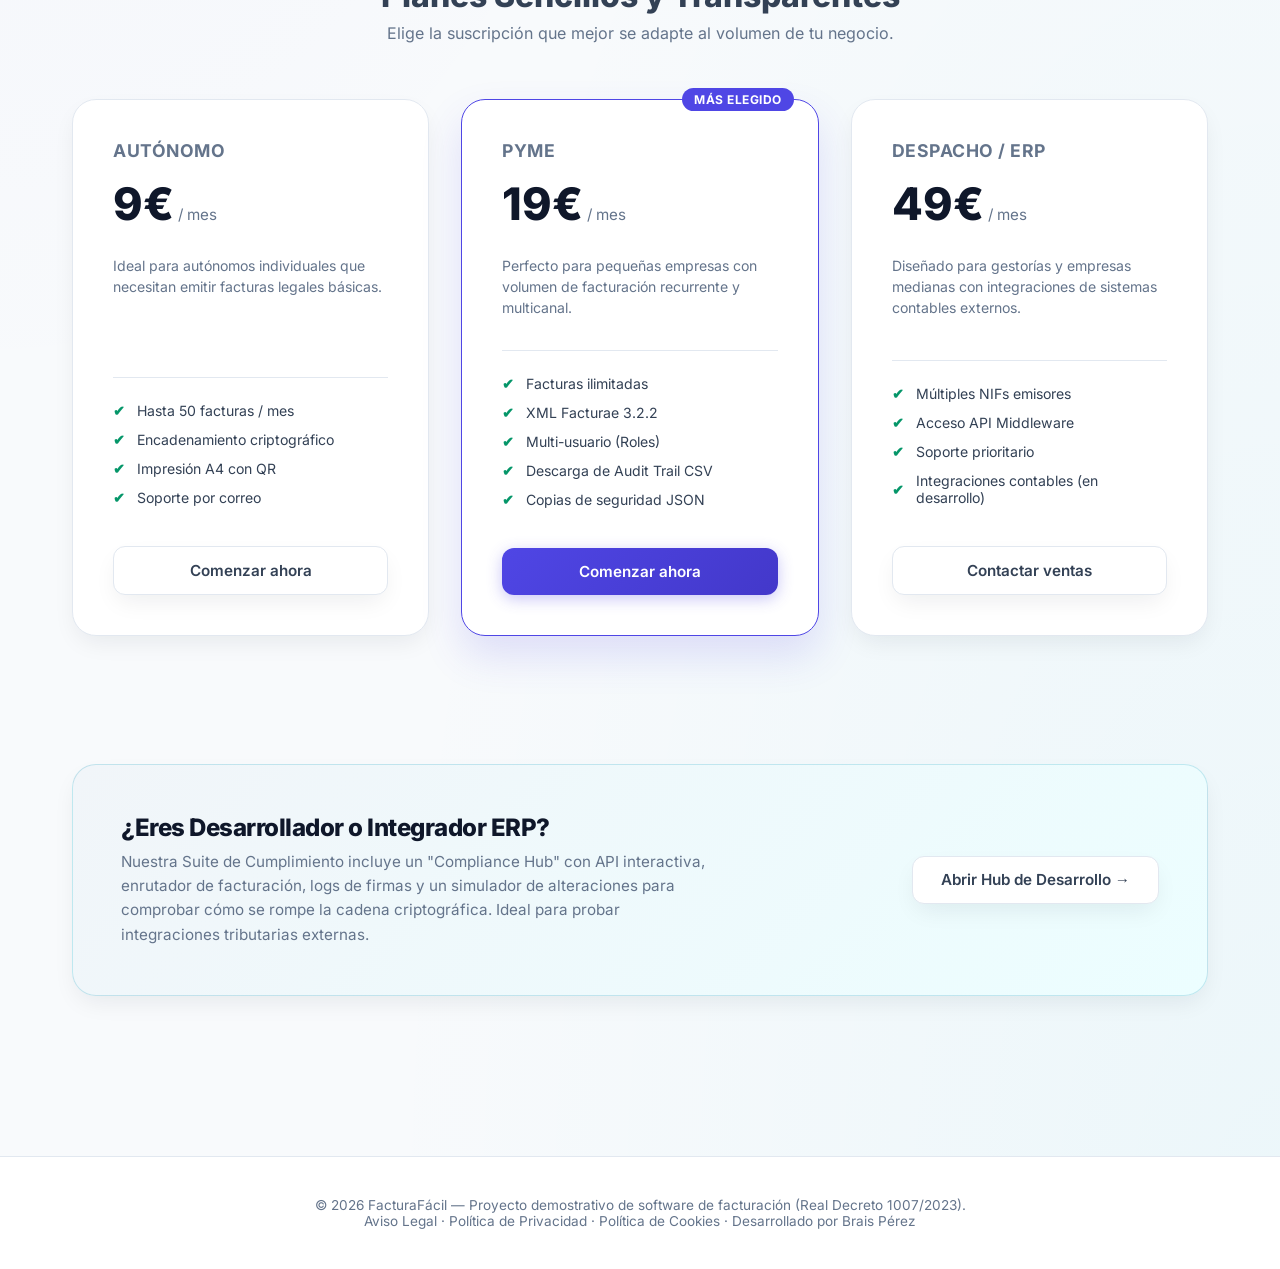
==== commit e8d35ffe: "feat: anadir dossier comercial (dossier.html) Pagina de presentacion como autonomo tecnologico en Ou" ====
--- a/index.html
+++ b/index.html
@@ -843,7 +843,7 @@
     <!-- Footer -->
     <footer>
         <p>&copy; 2026 FacturaFácil — Proyecto demostrativo de software de facturación (Real Decreto 1007/2023). <br>
-        <a href="legal/aviso-legal.html">Aviso Legal</a> · <a href="legal/privacidad.html">Política de Privacidad</a> · <a href="legal/cookies.html">Política de Cookies</a></p>
+        <a href="legal/aviso-legal.html">Aviso Legal</a> · <a href="legal/privacidad.html">Política de Privacidad</a> · <a href="legal/cookies.html">Política de Cookies</a> · <a href="dossier.html">Desarrollado por Brais Pérez</a></p>
     </footer>
 
     <!-- INTERACTIVE LOGIN MODAL -->
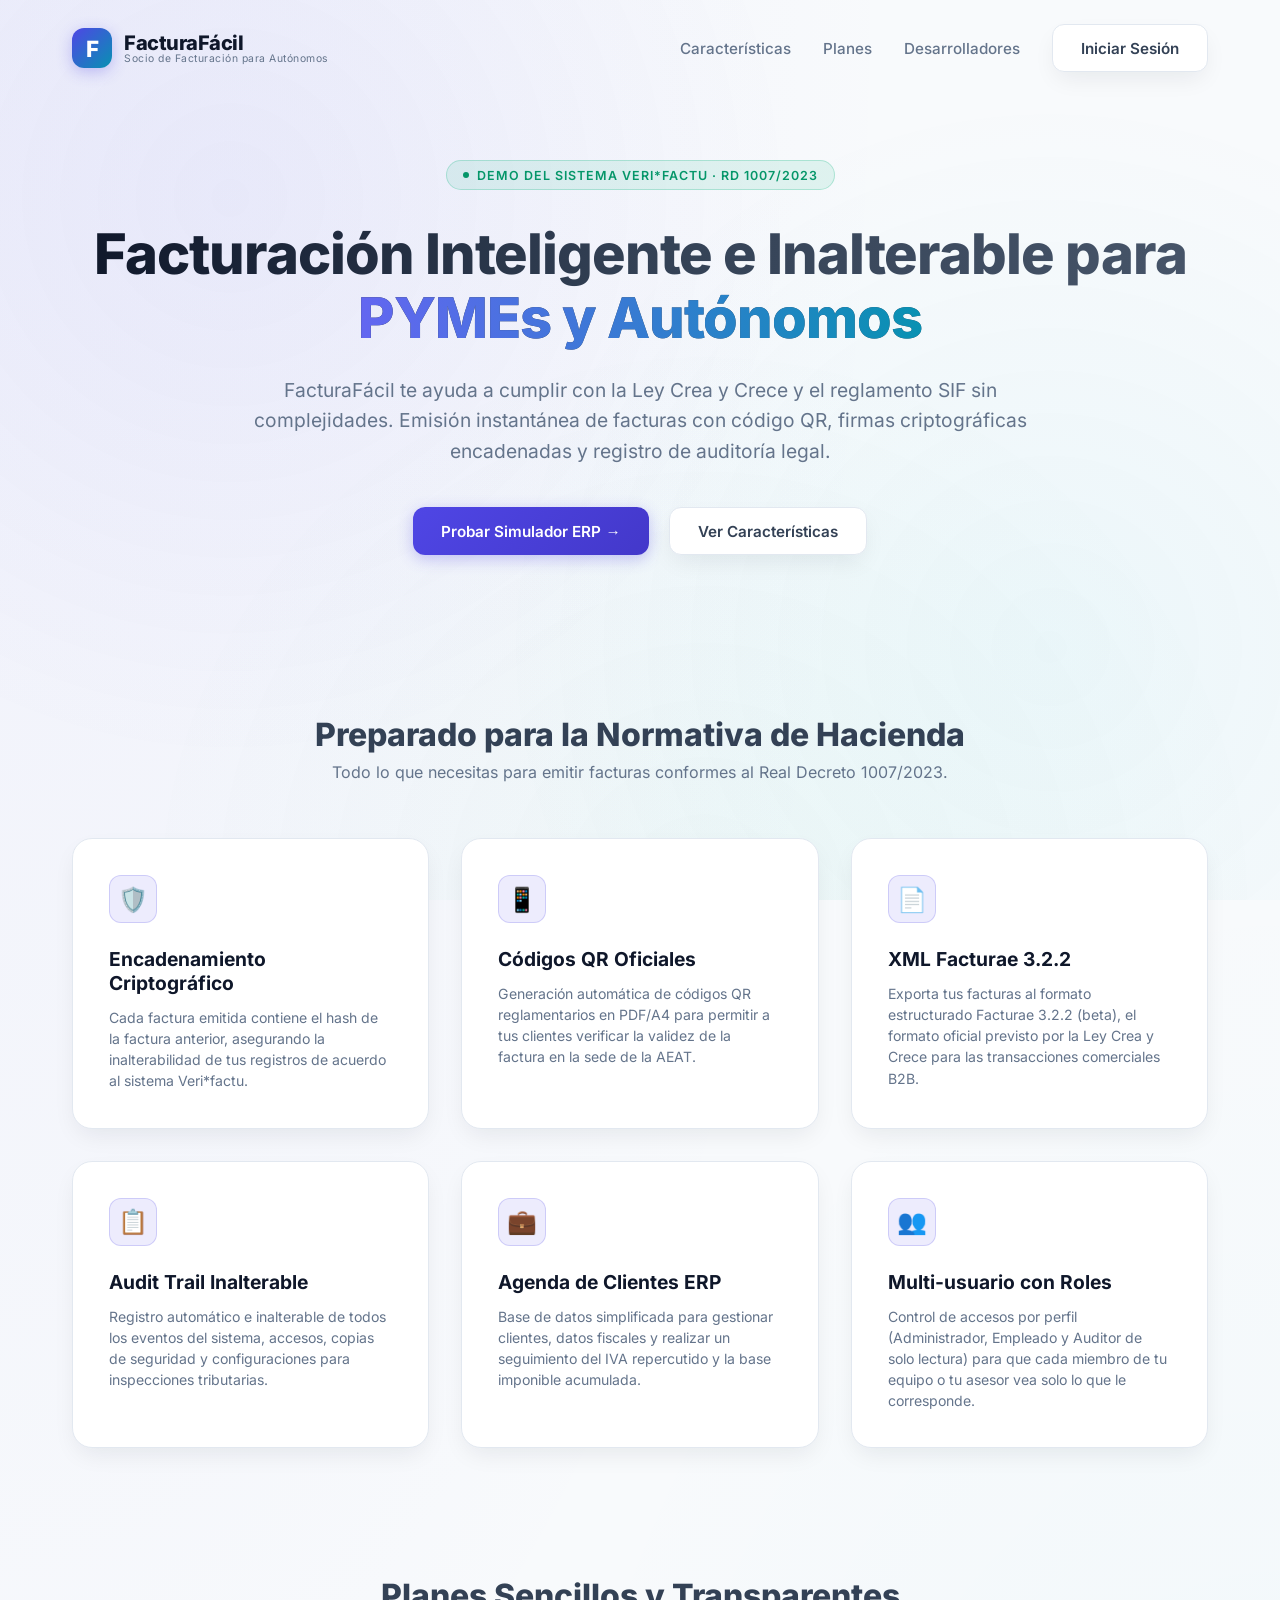
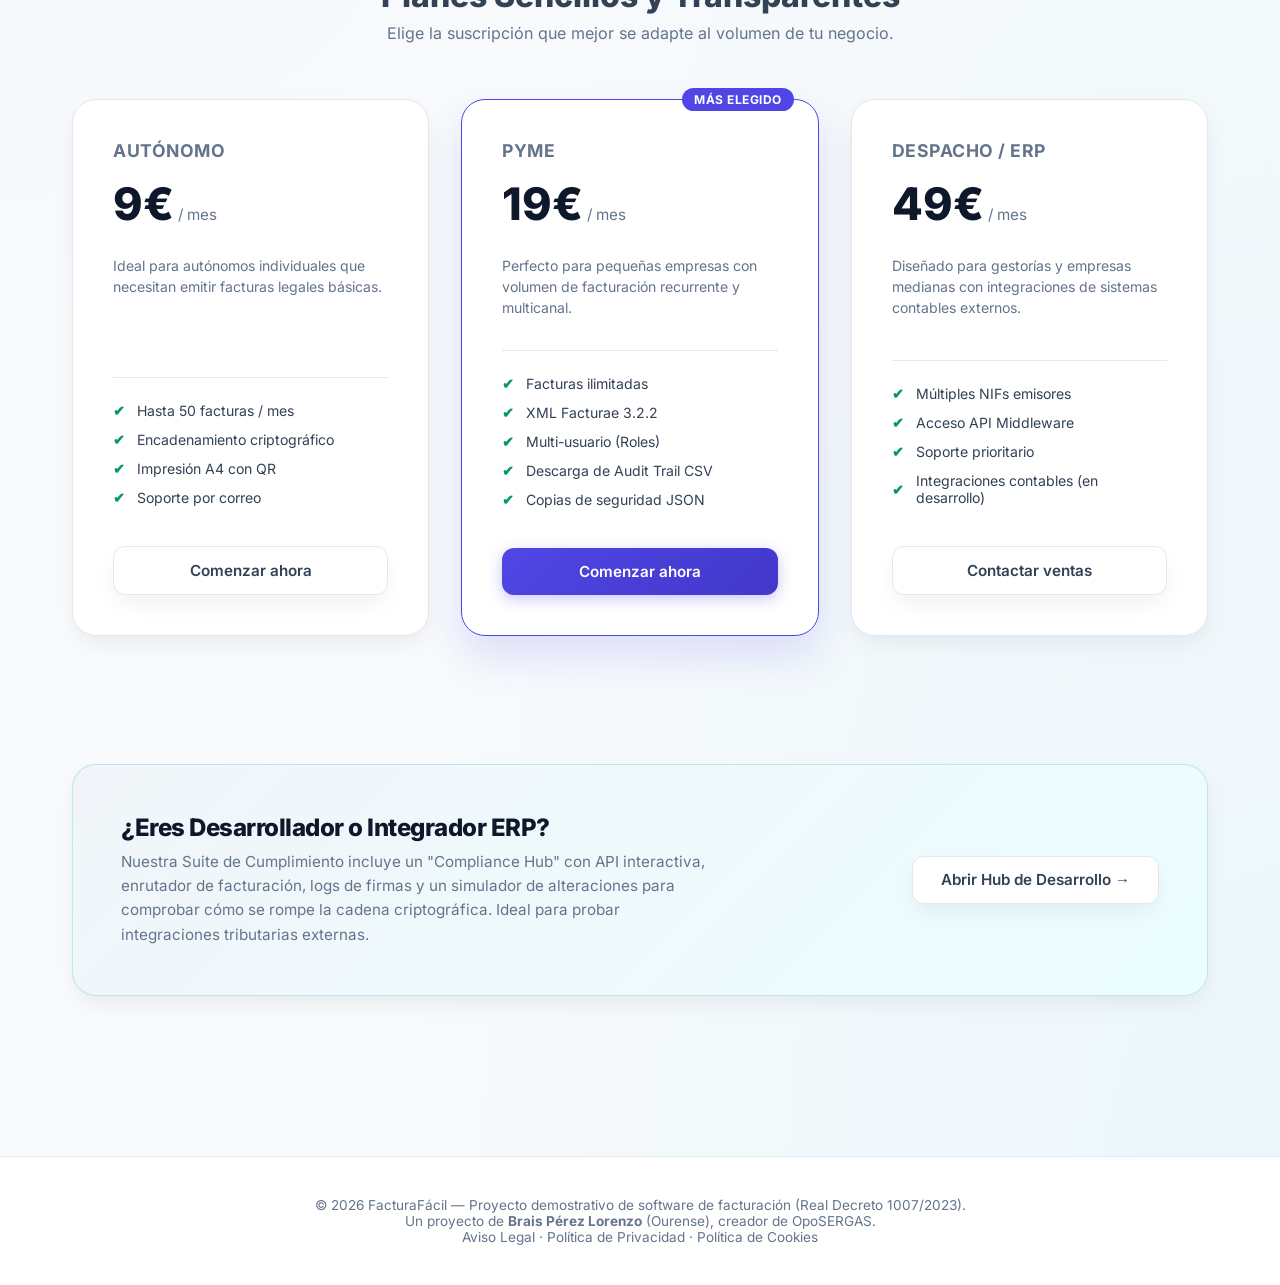
==== commit 5b67d030: "feat(rrhh): módulo Gestión Laboral BETA exclusivo Administrador + datos Ourense - Nuevo módulo admin" ====
--- a/index.html
+++ b/index.html
@@ -842,8 +842,9 @@
 
     <!-- Footer -->
     <footer>
-        <p>&copy; 2026 FacturaFácil — Proyecto demostrativo de software de facturación (Real Decreto 1007/2023). <br>
-        <a href="legal/aviso-legal.html">Aviso Legal</a> · <a href="legal/privacidad.html">Política de Privacidad</a> · <a href="legal/cookies.html">Política de Cookies</a> · <a href="dossier.html">Desarrollado por Brais Pérez</a></p>
+        <p>&copy; 2026 FacturaFácil — Proyecto demostrativo de software de facturación (Real Decreto 1007/2023).<br>
+        Un proyecto de <strong>Brais Pérez Lorenzo</strong> (Ourense), creador de <a href="https://oposergas.com/" target="_blank" rel="noopener">OpoSERGAS</a>.<br>
+        <a href="legal/aviso-legal.html">Aviso Legal</a> · <a href="legal/privacidad.html">Política de Privacidad</a> · <a href="legal/cookies.html">Política de Cookies</a></p>
     </footer>
 
     <!-- INTERACTIVE LOGIN MODAL -->
@@ -891,7 +892,7 @@
 
                     <div class="form-group">
                         <label for="usr-company">Empresa Emisora</label>
-                        <input type="text" id="usr-company" value="Mi Negocio S.L." readonly style="background-color:#f1f5f9; color:var(--text-muted); cursor:not-allowed;">
+                        <input type="text" id="usr-company" value="Brais Pérez Lorenzo (Autónomo)" readonly style="background-color:#f1f5f9; color:var(--text-muted); cursor:not-allowed;">
                     </div>
 
                     <div class="modal-actions">
@@ -931,7 +932,7 @@
             const session = {
                 name: name,
                 role: role,
-                company: "Mi Negocio S.L.",
+                company: "Brais Pérez Lorenzo (Autónomo)",
                 nif: "A12345674",
                 timestamp: new Date().toISOString()
             };
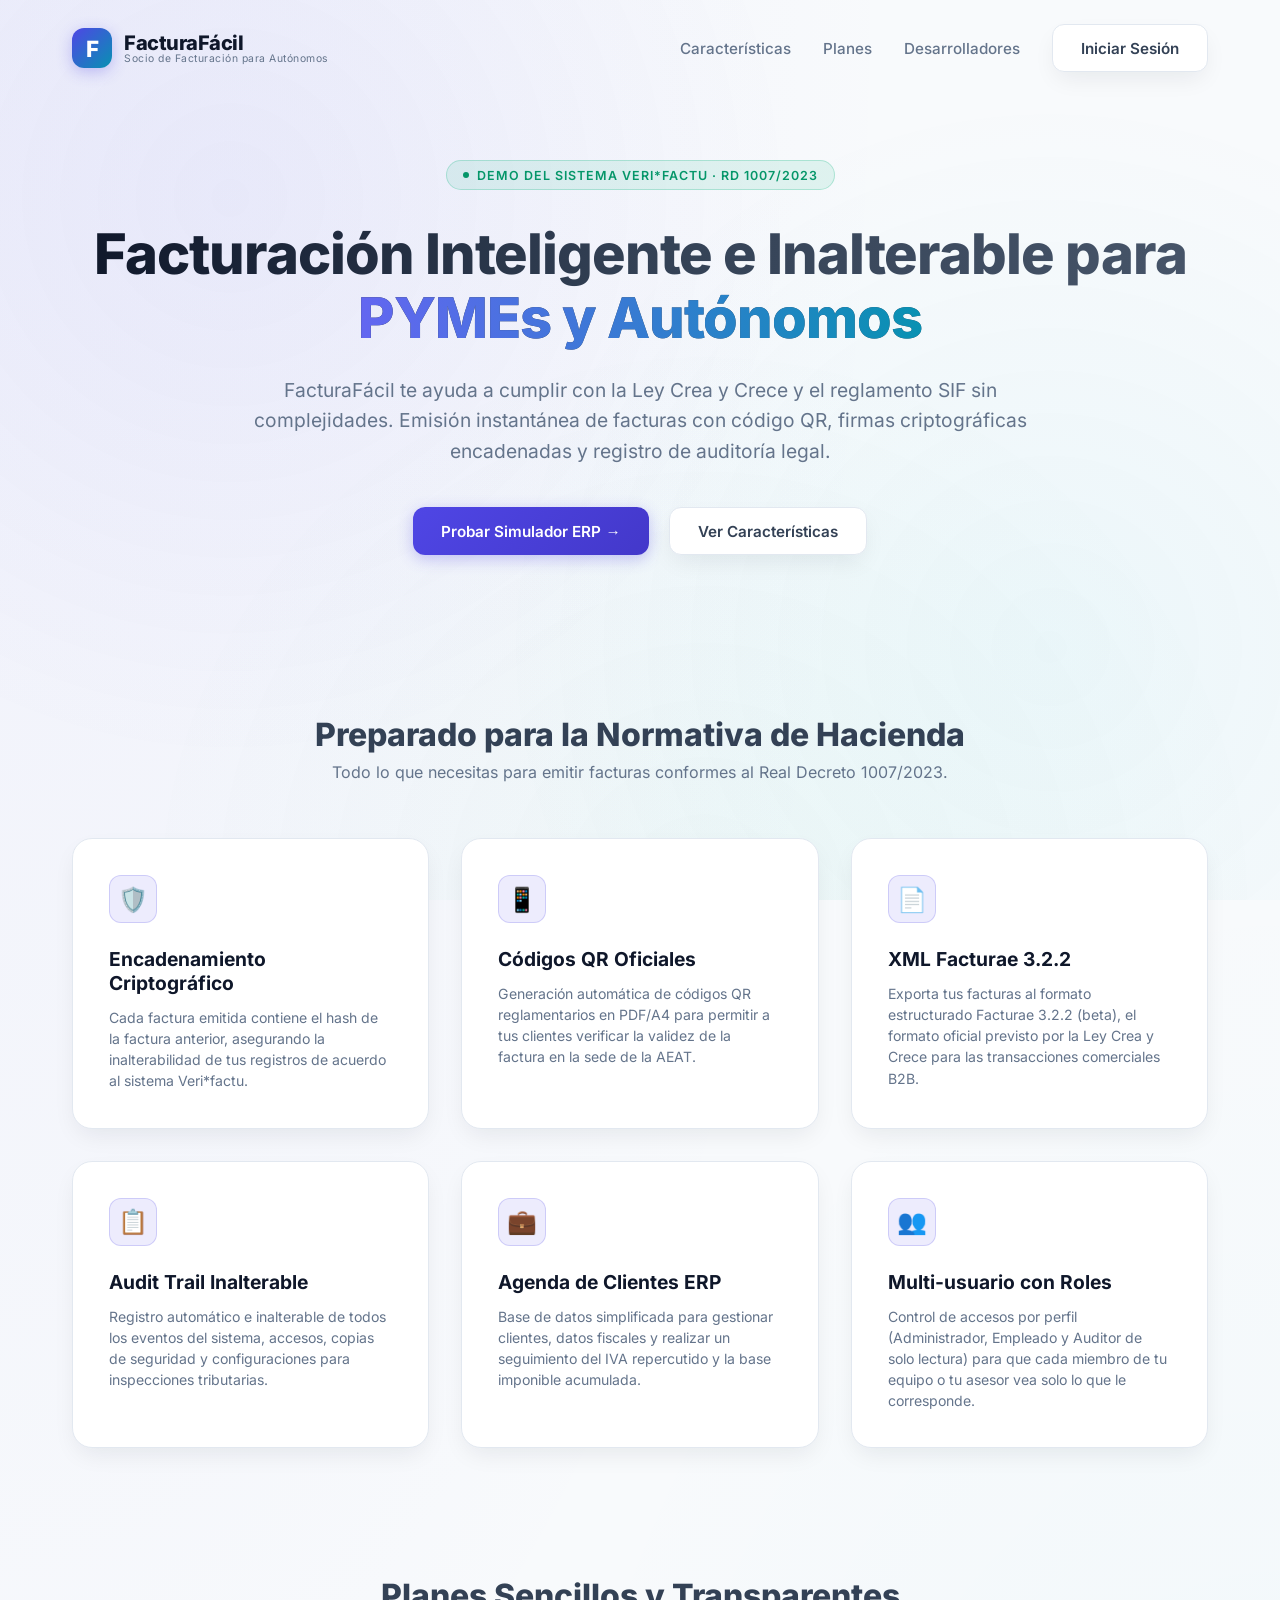
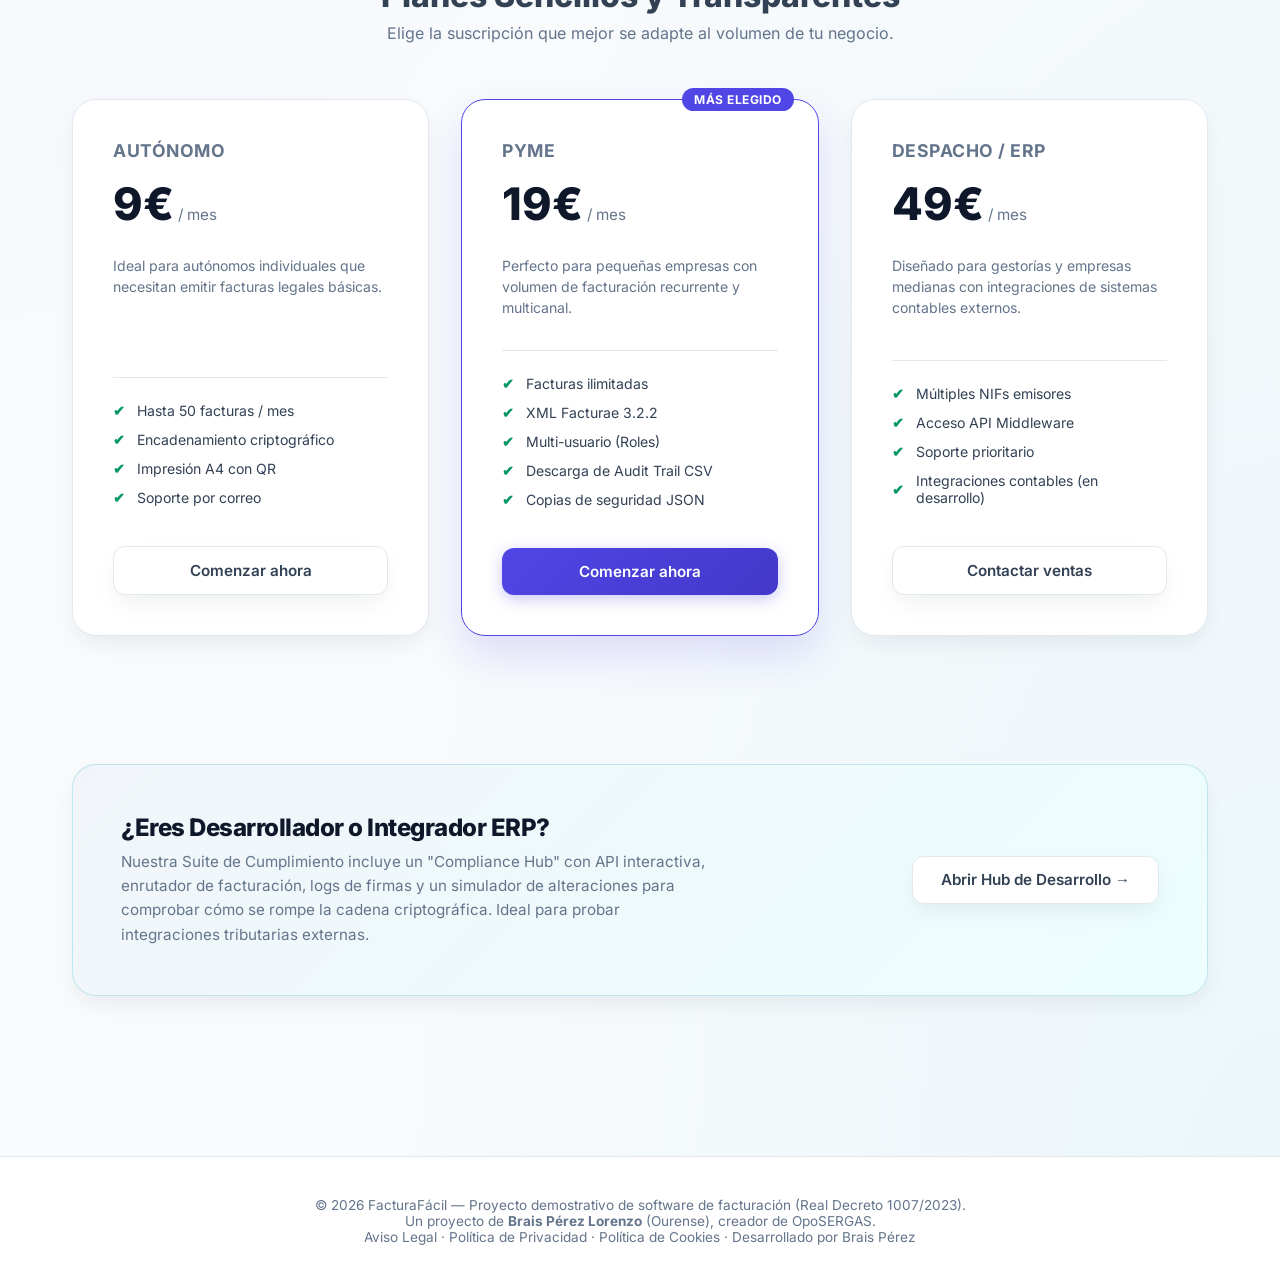
==== commit 4240aa07: "feat: favicon subpaginas + dossier comercial + MEI tipos 2026" ====
--- a/index.html
+++ b/index.html
@@ -844,7 +844,7 @@
     <footer>
         <p>&copy; 2026 FacturaFácil — Proyecto demostrativo de software de facturación (Real Decreto 1007/2023).<br>
         Un proyecto de <strong>Brais Pérez Lorenzo</strong> (Ourense), creador de <a href="https://oposergas.com/" target="_blank" rel="noopener">OpoSERGAS</a>.<br>
-        <a href="legal/aviso-legal.html">Aviso Legal</a> · <a href="legal/privacidad.html">Política de Privacidad</a> · <a href="legal/cookies.html">Política de Cookies</a></p>
+        <a href="legal/aviso-legal.html">Aviso Legal</a> · <a href="legal/privacidad.html">Política de Privacidad</a> · <a href="legal/cookies.html">Política de Cookies</a> · <a href="dossier.html">Desarrollado por Brais Pérez</a></p>
     </footer>
 
     <!-- INTERACTIVE LOGIN MODAL -->
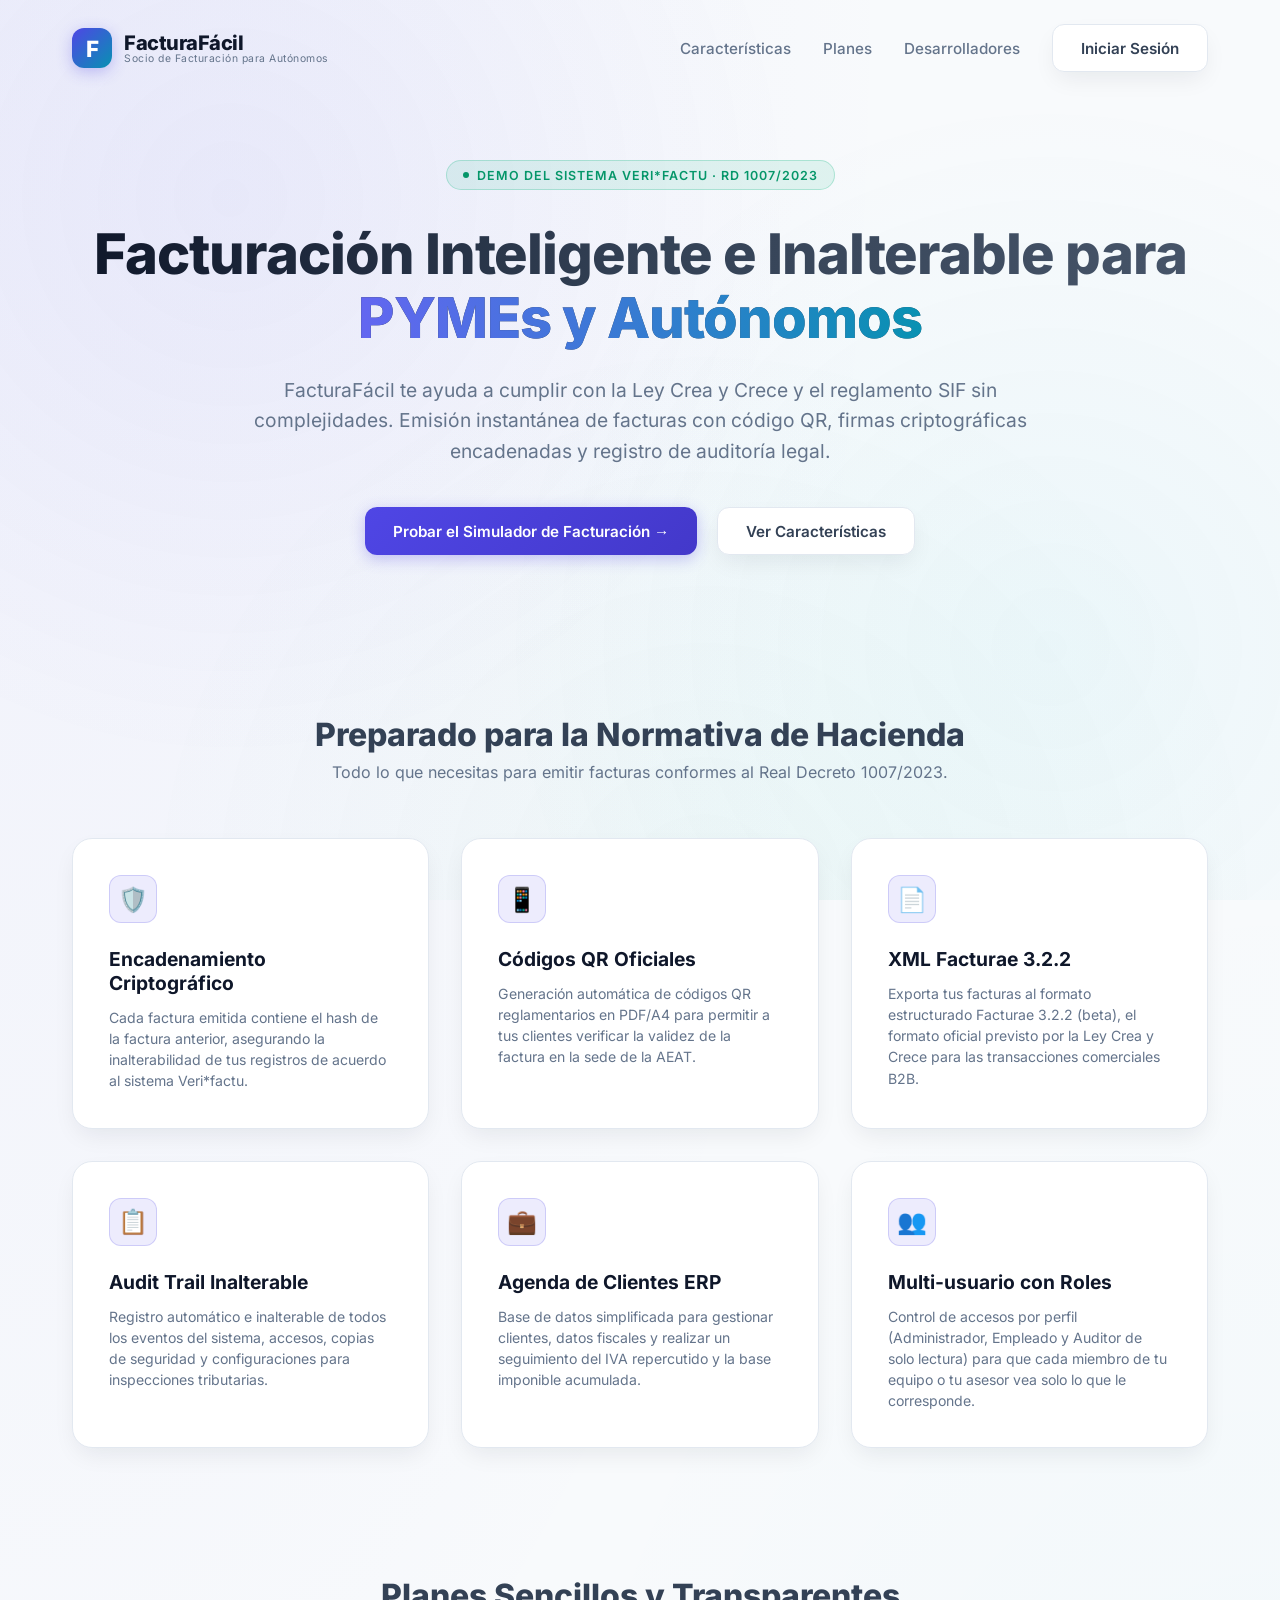
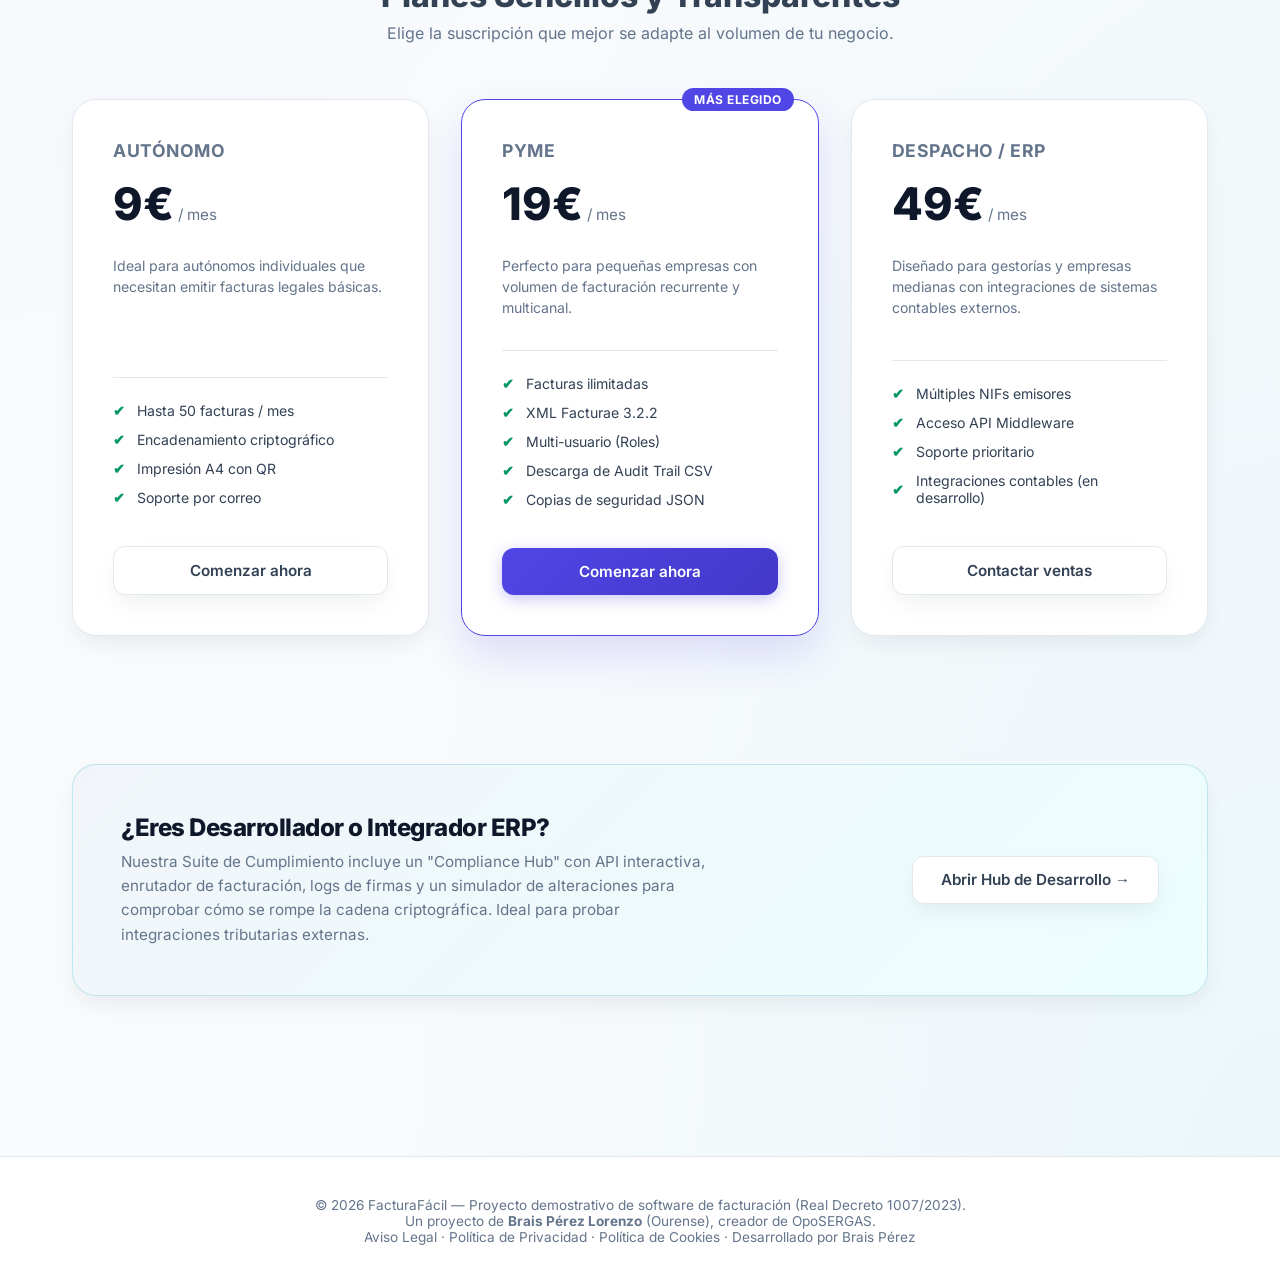
==== commit 322450e4: "Mejoras web: MEI por año, impresión calendario, responsive tablas y copy CTA - Nómina: el tipo de ME" ====
--- a/index.html
+++ b/index.html
@@ -707,7 +707,7 @@
         <h2>Facturación Inteligente e Inalterable para <span>PYMEs y Autónomos</span></h2>
         <p>FacturaFácil te ayuda a cumplir con la Ley Crea y Crece y el reglamento SIF sin complejidades. Emisión instantánea de facturas con código QR, firmas criptográficas encadenadas y registro de auditoría legal.</p>
         <div class="hero-ctas">
-            <button class="btn" onclick="openLoginModal()">Probar Simulador ERP &rarr;</button>
+            <button class="btn" onclick="openLoginModal()">Probar el Simulador de Facturación &rarr;</button>
             <a href="#features" class="btn btn-outline">Ver Características</a>
         </div>
     </header>
